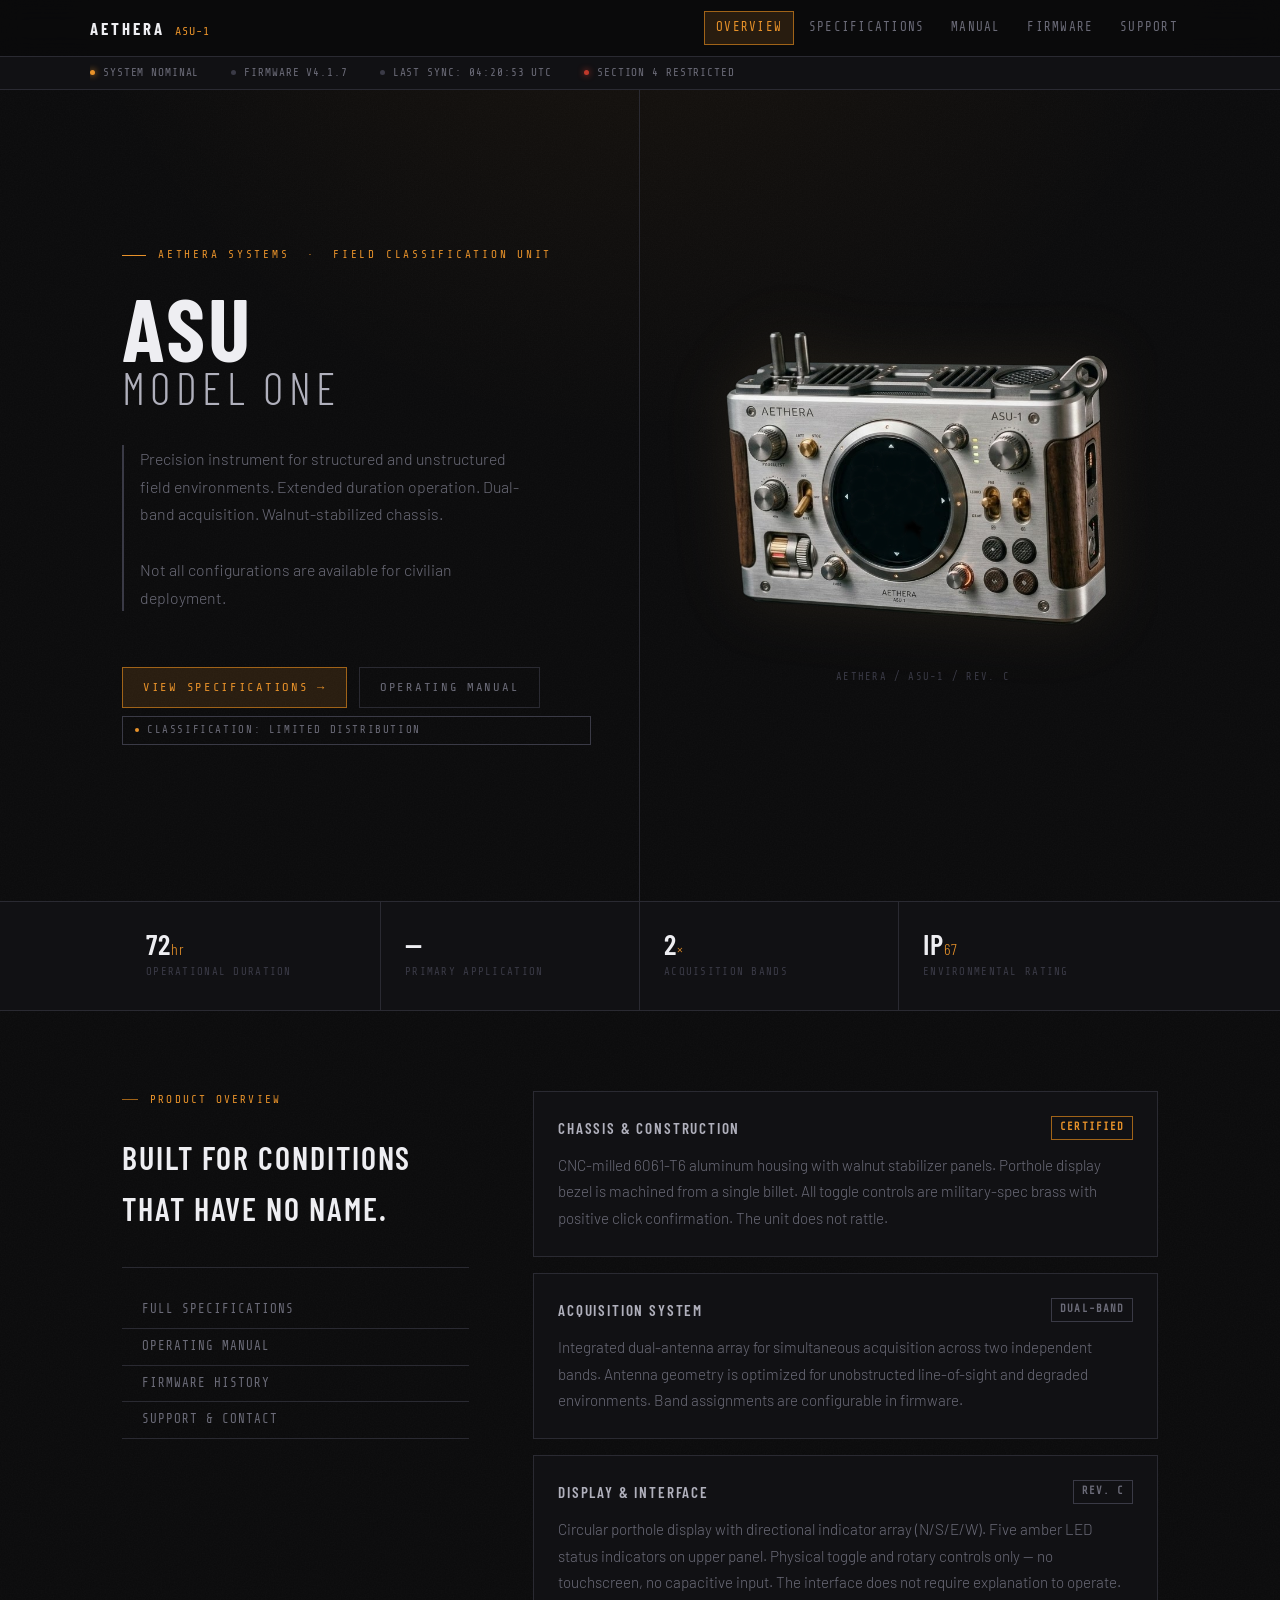
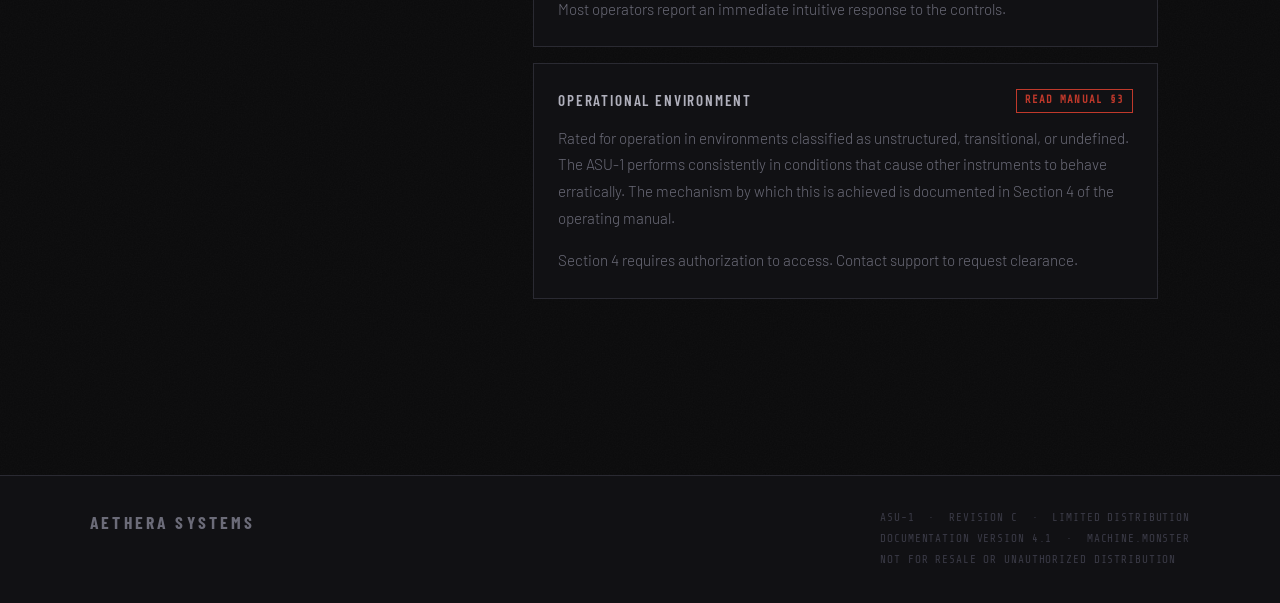
==== index.html @ 6597ee7c "first" ====
<!DOCTYPE html>
<html lang="en">

<head>
  <meta charset="UTF-8">
  <meta name="viewport" content="width=device-width, initial-scale=1.0">
  <title>AETHERA ASU-1 — machine.monster</title>
  <meta name="description" content="AETHERA ASU-1. Field classification unit. Extended duration operation.">
  <link rel="stylesheet" href="style.css">
</head>

<body>

  <header class="site-header">
    <div class="header-inner">
      <a href="./" class="wordmark">
        <span class="brand">Aethera</span>
        <span class="model">ASU-1</span>
      </a>
      <nav>
        <ul>
          <li><a href="./" class="active">Overview</a></li>
          <li><a href="specifications/">Specifications</a></li>
          <li><a href="manual/">Manual</a></li>
          <li><a href="firmware/">Firmware</a></li>
          <li><a href="support/">Support</a></li>
        </ul>
      </nav>
    </div>
  </header>

  <div class="status-bar">
    <div class="status-bar-inner">
      <div class="status-item"><span class="status-dot"></span> System nominal</div>
      <div class="status-item"><span class="status-dot dim"></span> Firmware v4.1.7</div>
      <div class="status-item"><span class="status-dot dim"></span> Last sync: <span id="sync-time"></span></div>
      <div class="status-item"><span class="status-dot red"></span> Section 4 restricted</div>
    </div>
  </div>

  <main>
    <div class="site-wrapper">
      <div class="hero">
        <div class="hero-left">
          <div class="hero-kicker">Aethera Systems &nbsp;·&nbsp; Field Classification Unit</div>
          <h1>
            ASU
            <span class="model-line">Model One</span>
          </h1>
          <p class="hero-desc">
            Precision instrument for structured and unstructured field environments.
            Extended duration operation. Dual-band acquisition. Walnut-stabilized chassis.
            <br><br>
            Not all configurations are available for civilian deployment.
          </p>
          <div class="hero-links">
            <a href="specifications/" class="btn-primary">View Specifications →</a>
            <a href="manual/" class="btn-ghost">Operating Manual</a>
          </div>
          <div class="classification">
            <span class="cls-dot"></span>
            Classification: Limited Distribution
          </div>
        </div>

        <div class="hero-right">
          <div class="machine-img-wrap">
            <img src="machine.png" alt="AETHERA ASU-1 Field Unit">
            <div class="machine-label">AETHERA / ASU-1 / REV. C</div>
          </div>
        </div>
      </div>
    </div>

    <div class="stats-row">
      <div class="stats-inner">
        <div class="stat-item">
          <div class="stat-value">72<span>hr</span></div>
          <div class="stat-label">Operational Duration</div>
        </div>
        <div class="stat-item">
          <div class="stat-value">—</div>
          <div class="stat-label">Primary Application</div>
        </div>
        <div class="stat-item">
          <div class="stat-value">2<span>×</span></div>
          <div class="stat-label">Acquisition Bands</div>
        </div>
        <div class="stat-item">
          <div class="stat-value">IP<span>67</span></div>
          <div class="stat-label">Environmental Rating</div>
        </div>
      </div>
    </div>

    <div class="site-wrapper">
      <div class="overview">
        <div class="overview-grid">

          <div class="overview-label-col">
            <div class="section-label">Product Overview</div>
            <h2>Built for conditions that have no name.</h2>
            <ul class="nav-list">
              <li><a href="specifications/">Full Specifications</a></li>
              <li><a href="manual/">Operating Manual</a></li>
              <li><a href="firmware/">Firmware History</a></li>
              <li><a href="support/">Support & Contact</a></li>
            </ul>
          </div>

          <div class="overview-content">
            <div class="panel">
              <div class="panel-title">
                Chassis & Construction
                <span class="panel-tag ok">Certified</span>
              </div>
              <p>CNC-milled 6061-T6 aluminum housing with walnut stabilizer panels. Porthole display bezel is machined
                from a single billet. All toggle controls are military-spec brass with positive click confirmation. The
                unit does not rattle.</p>
            </div>

            <div class="panel">
              <div class="panel-title">
                Acquisition System
                <span class="panel-tag">Dual-Band</span>
              </div>
              <p>Integrated dual-antenna array for simultaneous acquisition across two independent bands. Antenna
                geometry is optimized for unobstructed line-of-sight and degraded environments. Band assignments are
                configurable in firmware.</p>
            </div>

            <div class="panel">
              <div class="panel-title">
                Display & Interface
                <span class="panel-tag">Rev. C</span>
              </div>
              <p>Circular porthole display with directional indicator array (N/S/E/W). Five amber LED status indicators
                on upper panel. Physical toggle and rotary controls only — no touchscreen, no capacitive input. The
                interface does not require explanation to operate. Most operators report an immediate intuitive response
                to the controls.</p>
            </div>

            <div class="panel">
              <div class="panel-title">
                Operational Environment
                <span class="panel-tag warn">Read Manual §3</span>
              </div>
              <p>Rated for operation in environments classified as unstructured, transitional, or undefined. The ASU-1
                performs consistently in conditions that cause other instruments to behave erratically. The mechanism by
                which this is achieved is documented in Section 4 of the operating manual.</p>
              <p class="note-access">Section 4 requires
                authorization to access. Contact support to request clearance.</p>
            </div>

          </div>
        </div>
      </div>
    </div>
  </main>

  <footer>
    <div class="footer-inner">
      <div class="footer-brand">Aethera Systems</div>
      <div class="footer-meta">
        ASU-1 &nbsp;·&nbsp; Revision C &nbsp;·&nbsp; Limited Distribution<br>
        Documentation version 4.1 &nbsp;·&nbsp; machine.monster<br>
        Not for resale or unauthorized distribution
      </div>
    </div>
  </footer>

  <script>
    const now = new Date();
    const pad = n => String(n).padStart(2, '0');
    document.getElementById('sync-time').textContent =
      `${pad(now.getHours())}:${pad(now.getMinutes())}:${pad(now.getSeconds())} UTC`;
  </script>

</body>

</html>
---- style.css ----
@import url('https://fonts.googleapis.com/css2?family=Barlow+Condensed:wght@300;400;500;600;700&family=Barlow:wght@300;400;500&family=Share+Tech+Mono&display=swap');

:root {
  --bg: #0a0a0b;
  --bg2: #111114;
  --bg3: #17171c;
  --surface: #1c1c22;
  --border: #2a2a32;
  --border2: #3a3a46;
  --text: #d4d4d8;
  --text-dim: #6b6b78;
  --text-faint: #3a3a46;
  --amber: #e8922a;
  --amber-dim: #a06318;
  --amber-glow: #e8922a22;
  --silver: #b0b0bc;
  --white: #eeeef2;
  --red: #c0392b;
  --mono: 'Share Tech Mono', 'Courier New', monospace;
  --sans: 'Barlow', sans-serif;
  --condensed: 'Barlow Condensed', sans-serif;
}

*,
*::before,
*::after {
  box-sizing: border-box;
  margin: 0;
  padding: 0;
}

html {
  font-size: 16px;
  background: var(--bg);
  color: var(--text);
  scroll-behavior: smooth;
}

body {
  font-family: var(--sans);
  font-weight: 300;
  line-height: 1.6;
  min-height: 100vh;
  background-color: var(--bg);
  background-image:
    radial-gradient(ellipse 80% 50% at 50% -10%, rgba(232, 146, 42, 0.07) 0%, transparent 60%),
    url("data:image/svg+xml,%3Csvg xmlns='http://www.w3.org/2000/svg' width='400' height='400'%3E%3Cfilter id='n'%3E%3CfeTurbulence type='fractalNoise' baseFrequency='0.75' numOctaves='4' stitchTiles='stitch'/%3E%3CfeColorMatrix type='saturate' values='0'/%3E%3C/filter%3E%3Crect width='400' height='400' filter='url(%23n)' opacity='0.03'/%3E%3C/svg%3E");
}

/* Scrollbar */
::-webkit-scrollbar {
  width: 4px;
}

::-webkit-scrollbar-track {
  background: var(--bg);
}

::-webkit-scrollbar-thumb {
  background: var(--border2);
}

/* ─── LAYOUT ─── */
.site-wrapper {
  max-width: 1100px;
  margin: 0 auto;
  padding: 0 2rem;
}

/* ─── HEADER / NAV ─── */
.site-header {
  position: sticky;
  top: 0;
  z-index: 100;
  background: rgba(10, 10, 11, 0.92);
  backdrop-filter: blur(12px);
  border-bottom: 1px solid var(--border);
  padding: 0 2rem;
}

.header-inner {
  max-width: 1100px;
  margin: 0 auto;
  display: flex;
  align-items: center;
  justify-content: space-between;
  height: 56px;
  gap: 2rem;
}

.wordmark {
  display: flex;
  align-items: baseline;
  gap: 0.6rem;
  text-decoration: none;
  flex-shrink: 0;
}

.wordmark .brand {
  font-family: var(--condensed);
  font-weight: 700;
  font-size: 1.05rem;
  letter-spacing: 0.18em;
  color: var(--white);
  text-transform: uppercase;
}

.wordmark .model {
  font-family: var(--mono);
  font-size: 0.73rem;
  color: var(--amber);
  letter-spacing: 0.1em;
}

nav ul {
  list-style: none;
  display: flex;
  gap: 0.15rem;
}

nav ul li a {
  font-family: var(--mono);
  font-size: 0.78rem;
  letter-spacing: 0.1em;
  color: var(--text-dim);
  text-decoration: none;
  text-transform: uppercase;
  padding: 0.35rem 0.7rem;
  border: 1px solid transparent;
  transition: color 0.2s, border-color 0.2s, background 0.2s;
  display: block;
}

nav ul li a:hover {
  color: var(--amber);
  border-color: var(--border);
  background: var(--surface);
}

nav ul li a.active {
  color: var(--amber);
  border-color: var(--amber-dim);
  background: var(--amber-glow);
}

/* ─── STATUS BAR ─── */
.status-bar {
  background: var(--bg2);
  border-bottom: 1px solid var(--border);
  padding: 0 2rem;
}

.status-bar-inner {
  max-width: 1100px;
  margin: 0 auto;
  display: flex;
  align-items: center;
  gap: 2rem;
  height: 32px;
  overflow: hidden;
}

.status-item {
  display: flex;
  align-items: center;
  gap: 0.5rem;
  font-family: var(--mono);
  font-size: 0.69rem;
  color: var(--text-dim);
  letter-spacing: 0.08em;
  white-space: nowrap;
  text-transform: uppercase;
}

.status-dot {
  width: 5px;
  height: 5px;
  border-radius: 50%;
  background: var(--amber);
  box-shadow: 0 0 6px var(--amber);
  animation: pulse 2.4s ease-in-out infinite;
  flex-shrink: 0;
}

.status-dot.red {
  background: var(--red);
  box-shadow: 0 0 6px var(--red);
}

.status-dot.dim {
  background: var(--border2);
  box-shadow: none;
  animation: none;
}

@keyframes pulse {

  0%,
  100% {
    opacity: 1;
  }

  50% {
    opacity: 0.4;
  }
}

/* ─── PAGE HERO ─── */
.page-hero {
  padding: 4rem 0 3rem;
  border-bottom: 1px solid var(--border);
  margin-bottom: 3rem;
}

.page-hero .eyebrow {
  font-family: var(--mono);
  font-size: 0.73rem;
  letter-spacing: 0.2em;
  text-transform: uppercase;
  color: var(--amber);
  margin-bottom: 0.75rem;
  display: flex;
  align-items: center;
  gap: 0.75rem;
}

.page-hero .eyebrow::after {
  content: '';
  display: block;
  height: 1px;
  width: 48px;
  background: var(--amber-dim);
}

.page-hero h1 {
  font-family: var(--condensed);
  font-weight: 600;
  font-size: 3rem;
  letter-spacing: 0.06em;
  text-transform: uppercase;
  color: var(--white);
  line-height: 1;
  margin-bottom: 1rem;
}

.page-hero .subtitle {
  font-size: 1.01rem;
  color: var(--text-dim);
  max-width: 520px;
  line-height: 1.65;
}

/* ─── SECTION HEADERS ─── */
.section-label {
  font-family: var(--mono);
  font-size: 0.69rem;
  letter-spacing: 0.2em;
  text-transform: uppercase;
  color: var(--amber);
  margin-bottom: 1.25rem;
  display: flex;
  align-items: center;
  gap: 0.75rem;
}

.section-label::before {
  content: '';
  display: block;
  width: 16px;
  height: 1px;
  background: var(--amber-dim);
}

h2 {
  font-family: var(--condensed);
  font-weight: 600;
  font-size: 1.5rem;
  letter-spacing: 0.06em;
  text-transform: uppercase;
  color: var(--white);
  margin-bottom: 1rem;
}

h3 {
  font-family: var(--condensed);
  font-weight: 500;
  font-size: 1.05rem;
  letter-spacing: 0.08em;
  text-transform: uppercase;
  color: var(--silver);
  margin-bottom: 0.5rem;
}

p {
  font-size: 1.01rem;
  line-height: 1.75;
  color: var(--text);
  margin-bottom: 1rem;
}

p:last-child {
  margin-bottom: 0;
}

/* ─── SPEC TABLE ─── */
.spec-table {
  width: 100%;
  border-collapse: collapse;
  font-family: var(--mono);
  font-size: 0.87rem;
  margin-bottom: 2.5rem;
}

.spec-table tr {
  border-bottom: 1px solid var(--border);
}

.spec-table tr:first-child {
  border-top: 1px solid var(--border);
}

.spec-table tr:hover td {
  background: var(--surface);
}

.spec-table td {
  padding: 0.7rem 0.5rem;
  vertical-align: top;
  transition: background 0.15s;
}

.spec-table td:first-child {
  color: var(--text-dim);
  width: 38%;
  padding-right: 1.5rem;
  letter-spacing: 0.06em;
  text-transform: uppercase;
  font-size: 0.76rem;
}

.spec-table td:last-child {
  color: var(--text);
}

.spec-table td .redacted {
  background: var(--border2);
  color: transparent;
  user-select: none;
  letter-spacing: 0;
  border-radius: 2px;
  padding: 0 4px;
  cursor: not-allowed;
}

.spec-table td .amber {
  color: var(--amber);
}

/* ─── CARDS / PANELS ─── */
.panel {
  background: var(--bg2);
  border: 1px solid var(--border);
  padding: 1.5rem;
  margin-bottom: 1.25rem;
}

.panel-title {
  font-family: var(--condensed);
  font-weight: 600;
  font-size: 0.95rem;
  letter-spacing: 0.12em;
  text-transform: uppercase;
  color: var(--silver);
  margin-bottom: 0.75rem;
  display: flex;
  align-items: center;
  justify-content: space-between;
}

.panel-title .panel-tag {
  font-family: var(--mono);
  font-size: 0.67rem;
  padding: 0.15rem 0.5rem;
  border: 1px solid var(--border2);
  color: var(--text-dim);
  letter-spacing: 0.1em;
}

.panel-title .panel-tag.warn {
  border-color: var(--red);
  color: var(--red);
}

.panel-title .panel-tag.ok {
  border-color: var(--amber-dim);
  color: var(--amber);
}

.panel p {
  font-size: 0.95rem;
  color: var(--text-dim);
}

/* ─── WARNING BLOCK ─── */
.warning-block {
  border: 1px solid var(--red);
  background: rgba(192, 57, 43, 0.06);
  padding: 1rem 1.25rem;
  margin-bottom: 1.5rem;
  display: flex;
  gap: 1rem;
  align-items: flex-start;
}

.warning-block .warn-icon {
  font-family: var(--mono);
  font-size: 0.78rem;
  color: var(--red);
  flex-shrink: 0;
  padding-top: 0.1rem;
  letter-spacing: 0.1em;
}

.warning-block .warn-text {
  font-size: 0.92rem;
  color: var(--text);
  line-height: 1.65;
}

.warning-block .warn-text strong {
  color: var(--red);
  font-weight: 500;
  font-family: var(--condensed);
  letter-spacing: 0.08em;
  text-transform: uppercase;
  font-size: 0.95rem;
}

/* ─── NOTICE BLOCK ─── */
.notice-block {
  border: 1px solid var(--amber-dim);
  background: var(--amber-glow);
  padding: 1rem 1.25rem;
  margin-bottom: 1.5rem;
  display: flex;
  gap: 1rem;
  align-items: flex-start;
}

.notice-block .notice-icon {
  font-family: var(--mono);
  font-size: 0.78rem;
  color: var(--amber);
  flex-shrink: 0;
  padding-top: 0.1rem;
  letter-spacing: 0.1em;
}

.notice-block .notice-text {
  font-size: 0.92rem;
  color: var(--text);
  line-height: 1.65;
}

.notice-block .notice-text strong {
  color: var(--amber);
  font-weight: 500;
}

/* ─── FIRMWARE LOG ─── */
.fw-entry {
  border-bottom: 1px solid var(--border);
  padding: 1.5rem 0;
}

.fw-entry:first-child {
  border-top: 1px solid var(--border);
}

.fw-header {
  display: flex;
  align-items: baseline;
  gap: 1rem;
  margin-bottom: 0.75rem;
  flex-wrap: wrap;
}

.fw-version {
  font-family: var(--mono);
  font-size: 1.01rem;
  color: var(--amber);
  letter-spacing: 0.05em;
}

.fw-date {
  font-family: var(--mono);
  font-size: 0.76rem;
  color: var(--text-dim);
  letter-spacing: 0.08em;
}

.fw-tag {
  font-family: var(--mono);
  font-size: 0.65rem;
  padding: 0.15rem 0.45rem;
  border: 1px solid var(--border2);
  color: var(--text-dim);
  letter-spacing: 0.1em;
  text-transform: uppercase;
}

.fw-tag.critical {
  border-color: var(--red);
  color: var(--red);
}

.fw-tag.stable {
  border-color: var(--amber-dim);
  color: var(--amber);
}

.fw-changes {
  list-style: none;
}

.fw-changes li {
  font-size: 0.93rem;
  color: var(--text-dim);
  padding: 0.22rem 0;
  padding-left: 1.25rem;
  position: relative;
  line-height: 1.55;
}

.fw-changes li::before {
  content: '—';
  position: absolute;
  left: 0;
  color: var(--text-faint);
  font-family: var(--mono);
}

.fw-changes li.anomaly {
  color: var(--text);
}

.fw-changes li.anomaly::before {
  content: '!';
  color: var(--amber);
}

.fw-changes li.redact {
  color: var(--text-faint);
  font-style: italic;
}

/* ─── FORM ─── */
.form-grid {
  display: grid;
  grid-template-columns: 1fr 1fr;
  gap: 1rem;
  margin-bottom: 1rem;
}

@media (max-width: 600px) {
  .form-grid {
    grid-template-columns: 1fr;
  }
}

.form-field {
  display: flex;
  flex-direction: column;
  gap: 0.4rem;
}

.form-field.full {
  grid-column: 1 / -1;
}

.form-field label {
  font-family: var(--mono);
  font-size: 0.69rem;
  letter-spacing: 0.12em;
  text-transform: uppercase;
  color: var(--text-dim);
}

.form-field input,
.form-field select,
.form-field textarea {
  background: var(--bg2);
  border: 1px solid var(--border);
  color: var(--text);
  font-family: var(--mono);
  font-size: 0.92rem;
  padding: 0.6rem 0.75rem;
  outline: none;
  transition: border-color 0.2s, background 0.2s;
  width: 100%;
  appearance: none;
}

.form-field input:focus,
.form-field select:focus,
.form-field textarea:focus {
  border-color: var(--amber-dim);
  background: var(--surface);
}

.form-field textarea {
  resize: vertical;
  min-height: 120px;
  line-height: 1.6;
}

.form-field select option {
  background: var(--bg2);
}

.submit-btn {
  display: flex;
  align-items: center;
  gap: 0.75rem;
  background: transparent;
  border: 1px solid var(--amber-dim);
  color: var(--amber);
  font-family: var(--mono);
  font-size: 0.81rem;
  letter-spacing: 0.14em;
  text-transform: uppercase;
  padding: 0.65rem 1.5rem;
  cursor: pointer;
  transition: background 0.2s, border-color 0.2s, color 0.2s;
}

.submit-btn:hover {
  background: var(--amber-glow);
  border-color: var(--amber);
}

.submit-btn .btn-arrow {
  font-size: 1.01rem;
  transition: transform 0.2s;
}

.submit-btn:hover .btn-arrow {
  transform: translateX(4px);
}

.form-confirmation {
  display: none;
  margin-top: 1.5rem;
  border: 1px solid var(--border2);
  background: var(--bg2);
  padding: 1.25rem;
}

.form-confirmation .conf-id {
  font-family: var(--mono);
  font-size: 0.73rem;
  color: var(--amber);
  letter-spacing: 0.12em;
  margin-bottom: 0.5rem;
}

.form-confirmation .conf-text {
  font-size: 0.93rem;
  color: var(--text-dim);
  line-height: 1.65;
}

/* ─── MANUAL ─── */
.manual-section {
  margin-bottom: 3.5rem;
  padding-bottom: 3.5rem;
  border-bottom: 1px solid var(--border);
}

.manual-section:last-child {
  border-bottom: none;
}

.manual-section-num {
  font-family: var(--mono);
  font-size: 0.73rem;
  color: var(--amber);
  letter-spacing: 0.15em;
  margin-bottom: 0.5rem;
}

.manual-section h2 {
  font-size: 1.4rem;
  margin-bottom: 1.5rem;
}

.manual-section p {
  font-size: 0.99rem;
  line-height: 1.8;
  color: var(--text-dim);
}

.manual-section p strong {
  color: var(--text);
  font-weight: 500;
}

.step-list {
  list-style: none;
  counter-reset: step;
  margin: 1.25rem 0;
}

.step-list li {
  counter-increment: step;
  display: flex;
  gap: 1rem;
  margin-bottom: 0.75rem;
  font-size: 0.96rem;
  color: var(--text-dim);
  line-height: 1.65;
}

.step-list li::before {
  content: counter(step, decimal-leading-zero);
  font-family: var(--mono);
  font-size: 0.73rem;
  color: var(--amber);
  flex-shrink: 0;
  padding-top: 0.22rem;
  width: 2rem;
}

.locked-section {
  border: 1px solid var(--border2);
  background: var(--bg2);
  padding: 3rem 2rem;
  text-align: center;
  margin-top: 1rem;
}

.locked-section .lock-icon {
  font-family: var(--mono);
  font-size: 0.73rem;
  letter-spacing: 0.15em;
  color: var(--text-faint);
  text-transform: uppercase;
  margin-bottom: 1rem;
}

.locked-section .lock-msg {
  font-family: var(--condensed);
  font-size: 1rem;
  letter-spacing: 0.1em;
  text-transform: uppercase;
  color: var(--text-dim);
  margin-bottom: 0.5rem;
}

.locked-section .lock-sub {
  font-size: 0.87rem;
  color: var(--text-faint);
}

/* ─── GRID LAYOUTS ─── */
.two-col {
  display: grid;
  grid-template-columns: 1fr 1fr;
  gap: 1.25rem;
  margin-bottom: 2rem;
}

.three-col {
  display: grid;
  grid-template-columns: 1fr 1fr 1fr;
  gap: 1rem;
  margin-bottom: 2rem;
}

@media (max-width: 700px) {

  .two-col,
  .three-col {
    grid-template-columns: 1fr;
  }
}

/* ─── FOOTER ─── */
footer {
  border-top: 1px solid var(--border);
  padding: 2rem;
  margin-top: 5rem;
  background: var(--bg2);
}

.footer-inner {
  max-width: 1100px;
  margin: 0 auto;
  display: flex;
  justify-content: space-between;
  align-items: flex-start;
  gap: 2rem;
  flex-wrap: wrap;
}

.footer-brand {
  font-family: var(--condensed);
  font-weight: 700;
  font-size: 1.1rem;
  letter-spacing: 0.18em;
  text-transform: uppercase;
  color: var(--text-dim);
}

.footer-meta {
  font-family: var(--mono);
  font-size: 0.69rem;
  color: var(--text-faint);
  letter-spacing: 0.08em;
  line-height: 1.9;
  text-transform: uppercase;
}

/* ─── ANIMATIONS ─── */
main {
  animation: fadein 0.5s ease both;
}

@keyframes fadein {
  from {
    opacity: 0;
    transform: translateY(8px);
  }

  to {
    opacity: 1;
    transform: translateY(0);
  }
}

/* ─── DIVIDER ─── */
.rule {
  border: none;
  border-top: 1px solid var(--border);
  margin: 2.5rem 0;
}

/* ─── INLINE CODE ─── */
code {
  font-family: var(--mono);
  font-size: 0.82em;
  background: var(--surface);
  border: 1px solid var(--border);
  padding: 0.1em 0.4em;
  color: var(--amber);
}

/* ─── RESPONSIVE ─── */
@media (max-width: 600px) {
  .site-wrapper {
    padding: 0 1rem;
  }

  .page-hero h1 {
    font-size: 2.2rem;
  }

  nav ul li a {
    padding: 0.35rem 0.4rem;
    font-size: 0.69rem;
  }
}

/* ═══════════════════════════════════
   HOME PAGE
   ═══════════════════════════════════ */

.hero {
  min-height: calc(100vh - 89px);
  display: grid;
  grid-template-columns: 1fr 1fr;
  gap: 0;
  align-items: stretch;
}

.hero-left {
  display: flex;
  flex-direction: column;
  justify-content: center;
  padding: 5rem 3rem 5rem 0;
  border-right: 1px solid var(--border);
}

.hero-kicker {
  font-family: var(--mono);
  font-size: 0.69rem;
  letter-spacing: 0.25em;
  text-transform: uppercase;
  color: var(--amber);
  margin-bottom: 1.5rem;
  display: flex;
  align-items: center;
  gap: 0.75rem;
}

.hero-kicker::before {
  content: '';
  display: block;
  width: 24px;
  height: 1px;
  background: var(--amber);
}

.hero h1 {
  font-family: var(--condensed);
  font-weight: 700;
  font-size: 5.5rem;
  letter-spacing: 0.04em;
  text-transform: uppercase;
  line-height: 0.9;
  color: var(--white);
  margin-bottom: 0.35rem;
}

.hero h1 .model-line {
  display: block;
  font-size: 2.8rem;
  color: var(--silver);
  font-weight: 300;
  letter-spacing: 0.12em;
}

.hero-desc {
  margin-top: 2rem;
  font-size: 0.99rem;
  color: var(--text-dim);
  line-height: 1.75;
  max-width: 400px;
  border-left: 2px solid var(--border2);
  padding-left: 1rem;
}

.hero-links {
  display: flex;
  gap: 0.75rem;
  margin-top: 2.5rem;
  flex-wrap: wrap;
}

.btn-primary {
  font-family: var(--mono);
  font-size: 0.76rem;
  letter-spacing: 0.14em;
  text-transform: uppercase;
  color: var(--amber);
  border: 1px solid var(--amber-dim);
  padding: 0.6rem 1.25rem;
  text-decoration: none;
  transition: background 0.2s, border-color 0.2s;
  background: var(--amber-glow);
}

.btn-primary:hover {
  background: rgba(232, 146, 42, 0.15);
  border-color: var(--amber);
}

.btn-ghost {
  font-family: var(--mono);
  font-size: 0.76rem;
  letter-spacing: 0.14em;
  text-transform: uppercase;
  color: var(--text-dim);
  border: 1px solid var(--border);
  padding: 0.6rem 1.25rem;
  text-decoration: none;
  transition: border-color 0.2s, color 0.2s;
}

.btn-ghost:hover {
  border-color: var(--border2);
  color: var(--text);
}

.hero-right {
  display: flex;
  align-items: center;
  justify-content: center;
  padding: 3rem 0 3rem 3rem;
  position: relative;
  overflow: hidden;
}

.machine-img-wrap {
  position: relative;
  width: 100%;
  max-width: 550px;
}

.machine-img-wrap img {
  width: 100%;
  display: block;
  filter: drop-shadow(0 0 32px rgba(200, 160, 80, 0.1));
}

.machine-label {
  text-align: center;
  margin-top: 0.75rem;
  font-family: var(--mono);
  font-size: 0.65rem;
  color: var(--text-faint);
  letter-spacing: 0.12em;
  text-transform: uppercase;
}

.stats-row {
  border-top: 1px solid var(--border);
  border-bottom: 1px solid var(--border);
  background: var(--bg2);
}

.stats-inner {
  max-width: 1100px;
  margin: 0 auto;
  padding: 0 2rem;
  display: grid;
  grid-template-columns: repeat(4, 1fr);
}

.stat-item {
  padding: 1.75rem 1.5rem;
  border-right: 1px solid var(--border);
}

.stat-item:last-child {
  border-right: none;
}

.stat-value {
  font-family: var(--condensed);
  font-weight: 600;
  font-size: 1.8rem;
  letter-spacing: 0.04em;
  color: var(--white);
  line-height: 1;
  margin-bottom: 0.35rem;
}

.stat-value span {
  font-size: 1rem;
  color: var(--amber);
  font-weight: 300;
}

.stat-label {
  font-family: var(--mono);
  font-size: 0.67rem;
  letter-spacing: 0.12em;
  text-transform: uppercase;
  color: var(--text-faint);
}

.overview {
  padding: 5rem 0;
}

.overview-grid {
  display: grid;
  grid-template-columns: 1fr 1.8fr;
  gap: 4rem;
  align-items: start;
}

.overview-label-col {
  position: sticky;
  top: 88px;
}

.overview-label-col .section-label {
  margin-bottom: 1.5rem;
}

.overview-label-col h2 {
  font-size: 2rem;
  margin-bottom: 1rem;
}

.overview-label-col .nav-list {
  list-style: none;
  margin-top: 2rem;
  border-top: 1px solid var(--border);
  padding-top: 1.5rem;
}

.overview-label-col .nav-list li a {
  display: flex;
  align-items: center;
  gap: 0.75rem;
  padding: 0.5rem 0;
  font-family: var(--mono);
  font-size: 0.78rem;
  letter-spacing: 0.08em;
  color: var(--text-dim);
  text-decoration: none;
  text-transform: uppercase;
  border-bottom: 1px solid var(--border);
  transition: color 0.15s;
}

.overview-label-col .nav-list li a::before {
  content: '→';
  color: var(--amber);
  opacity: 0;
  transition: opacity 0.15s;
}

.overview-label-col .nav-list li a:hover {
  color: var(--amber);
}

.overview-label-col .nav-list li a:hover::before {
  opacity: 1;
}

.overview-content .panel {
  margin-bottom: 1rem;
}

.classification {
  display: inline-flex;
  align-items: center;
  gap: 0.5rem;
  border: 1px solid var(--border2);
  padding: 0.3rem 0.75rem;
  font-family: var(--mono);
  font-size: 0.67rem;
  letter-spacing: 0.15em;
  text-transform: uppercase;
  color: var(--text-dim);
  margin-top: 0.5rem;
}

.classification .cls-dot {
  width: 4px;
  height: 4px;
  border-radius: 50%;
  background: var(--amber);
  flex-shrink: 0;
}

.note-access {
  margin-top: 0.75rem;
  font-size: 0.87rem;
  color: var(--text-faint);
}

@media (max-width: 800px) {
  .hero {
    grid-template-columns: 1fr;
  }

  .hero-left {
    padding: 3rem 0;
    border-right: none;
    border-bottom: 1px solid var(--border);
  }

  .hero-right {
    padding: 2rem 0;
  }

  .hero h1 {
    font-size: 3.5rem;
  }

  .stats-inner {
    grid-template-columns: 1fr 1fr;
  }

  .overview-grid {
    grid-template-columns: 1fr;
  }

  .overview-label-col {
    position: static;
  }
}

/* ═══════════════════════════════════
   SPECIFICATIONS PAGE
   ═══════════════════════════════════ */

.spec-group {
  margin-bottom: 3rem;
}

.spec-group-header {
  display: flex;
  align-items: center;
  gap: 1rem;
  margin-bottom: 0;
}

.spec-group-header h2 {
  font-size: 1rem;
  margin-bottom: 0;
}

.spec-note {
  font-family: var(--mono);
  font-size: 0.78rem;
  color: var(--text-faint);
  margin-top: 0.4rem;
  font-style: italic;
  padding-left: 0.5rem;
  border-left: 2px solid var(--border);
}

.download-row {
  display: flex;
  gap: 0.75rem;
  margin-bottom: 2.5rem;
}

.dl-btn {
  display: flex;
  align-items: center;
  gap: 0.5rem;
  font-family: var(--mono);
  font-size: 0.73rem;
  letter-spacing: 0.1em;
  text-transform: uppercase;
  color: var(--text-dim);
  border: 1px solid var(--border);
  padding: 0.45rem 0.9rem;
  text-decoration: none;
  cursor: not-allowed;
  opacity: 0.5;
}

.compare-bar {
  background: var(--bg2);
  border: 1px solid var(--border);
  padding: 1rem 1.5rem;
  margin-bottom: 2.5rem;
  display: flex;
  align-items: center;
  justify-content: space-between;
  gap: 1rem;
  flex-wrap: wrap;
}

.compare-bar .cb-text {
  font-family: var(--mono);
  font-size: 0.76rem;
  color: var(--text-dim);
  letter-spacing: 0.08em;
}

.compare-bar .cb-text span {
  color: var(--amber);
}

.revision-badge {
  font-family: var(--mono);
  font-size: 0.67rem;
  letter-spacing: 0.12em;
  text-transform: uppercase;
  padding: 0.2rem 0.6rem;
  border: 1px solid var(--amber-dim);
  color: var(--amber);
  background: var(--amber-glow);
}

.spec-table--tight {
  margin-bottom: 1.5rem;
}

/* ═══════════════════════════════════
   MANUAL PAGE
   ═══════════════════════════════════ */

.manual-toc {
  background: var(--bg2);
  border: 1px solid var(--border);
  padding: 1.5rem;
  margin-bottom: 3rem;
}

.manual-toc .toc-title {
  font-family: var(--mono);
  font-size: 0.69rem;
  letter-spacing: 0.15em;
  text-transform: uppercase;
  color: var(--amber);
  margin-bottom: 1rem;
}

.manual-toc ol {
  list-style: none;
  counter-reset: toc;
}

.manual-toc ol li {
  counter-increment: toc;
  display: flex;
  align-items: baseline;
  gap: 0.75rem;
  padding: 0.4rem 0;
  border-bottom: 1px solid var(--border);
  font-family: var(--mono);
  font-size: 0.84rem;
}

.manual-toc ol li:last-child {
  border-bottom: none;
}

.manual-toc ol li::before {
  content: "§" counter(toc);
  color: var(--text-faint);
  flex-shrink: 0;
  width: 2rem;
  font-size: 0.73rem;
}

.manual-toc ol li a {
  color: var(--text-dim);
  text-decoration: none;
  text-transform: uppercase;
  letter-spacing: 0.08em;
  transition: color 0.15s;
}

.manual-toc ol li a:hover {
  color: var(--amber);
}

.manual-toc ol li.locked a {
  color: var(--text-faint);
  cursor: not-allowed;
  pointer-events: none;
}

.manual-toc ol li .toc-lock {
  font-size: 0.67rem;
  color: var(--red);
  letter-spacing: 0.1em;
  border: 1px solid var(--red);
  padding: 0.1rem 0.35rem;
  margin-left: auto;
}

.manual-toc ol li .toc-page {
  font-size: 0.67rem;
  color: var(--text-faint);
  margin-left: auto;
}

.control-ref {
  display: inline-flex;
  align-items: center;
  gap: 0.35rem;
  background: var(--surface);
  border: 1px solid var(--border2);
  font-family: var(--mono);
  font-size: 0.81rem;
  padding: 0.1rem 0.5rem;
  color: var(--silver);
  white-space: nowrap;
}

.step-list li strong {
  color: var(--text);
  font-weight: 500;
}

.locked-section .lock-glyph {
  font-family: var(--mono);
  font-size: 0.67rem;
  letter-spacing: 0.2em;
  color: var(--text-faint);
  text-transform: uppercase;
  margin-bottom: 1.5rem;
  display: flex;
  align-items: center;
  justify-content: center;
  gap: 0.75rem;
}

.locked-section .lock-glyph::before,
.locked-section .lock-glyph::after {
  content: '';
  display: block;
  flex: 1;
  max-width: 60px;
  height: 1px;
  background: var(--border);
}

.locked-section .lock-title {
  font-family: var(--condensed);
  font-weight: 600;
  font-size: 1.1rem;
  letter-spacing: 0.12em;
  text-transform: uppercase;
  color: var(--text-dim);
  margin-bottom: 0.75rem;
}

.locked-section .lock-body {
  font-size: 0.93rem;
  color: var(--text-faint);
  max-width: 380px;
  margin: 0 auto 1.5rem;
  line-height: 1.7;
}

.locked-section .lock-action {
  display: inline-flex;
  align-items: center;
  gap: 0.5rem;
  font-family: var(--mono);
  font-size: 0.73rem;
  letter-spacing: 0.12em;
  text-transform: uppercase;
  color: var(--amber);
  border: 1px solid var(--amber-dim);
  padding: 0.5rem 1rem;
  text-decoration: none;
  transition: background 0.2s;
  background: var(--amber-glow);
}

.locked-section .lock-action:hover {
  background: rgba(232, 146, 42, 0.15);
}

.locked-section .lock-case {
  margin-top: 1.25rem;
  font-family: var(--mono);
  font-size: 0.67rem;
  color: var(--text-faint);
  letter-spacing: 0.08em;
}

/* ═══════════════════════════════════
   FIRMWARE PAGE
   ═══════════════════════════════════ */

.fw-meta-bar {
  display: flex;
  gap: 2rem;
  margin-bottom: 2.5rem;
  padding-bottom: 2rem;
  border-bottom: 1px solid var(--border);
  flex-wrap: wrap;
}

.fw-meta-item {
  display: flex;
  flex-direction: column;
  gap: 0.3rem;
}

.fw-meta-item .fw-meta-label {
  font-family: var(--mono);
  font-size: 0.67rem;
  letter-spacing: 0.12em;
  text-transform: uppercase;
  color: var(--text-faint);
}

.fw-meta-item .fw-meta-value {
  font-family: var(--mono);
  font-size: 0.99rem;
  color: var(--text);
}

.fw-meta-item .fw-meta-value.amber {
  color: var(--amber);
}

.fw-download-wrap {
  margin-left: auto;
  display: flex;
  align-items: center;
}

.fw-install-btn {
  display: inline-flex;
  align-items: center;
  gap: 0.5rem;
  font-family: var(--mono);
  font-size: 0.73rem;
  letter-spacing: 0.12em;
  text-transform: uppercase;
  color: var(--amber);
  border: 1px solid var(--amber-dim);
  padding: 0.5rem 1rem;
  background: var(--amber-glow);
  cursor: not-allowed;
  opacity: 0.7;
}

.anomaly-note {
  margin-top: 0.75rem;
  border: 1px solid var(--amber-dim);
  background: var(--amber-glow);
  padding: 0.75rem 1rem;
  font-family: var(--mono);
  font-size: 0.81rem;
  color: var(--text-dim);
  line-height: 1.65;
}

.anomaly-note .an-label {
  color: var(--amber);
  letter-spacing: 0.1em;
  text-transform: uppercase;
  display: block;
  margin-bottom: 0.35rem;
  font-size: 0.69rem;
}

/* ═══════════════════════════════════
   SUPPORT PAGE
   ═══════════════════════════════════ */

.support-layout {
  display: grid;
  grid-template-columns: 1fr 2fr;
  gap: 4rem;
  align-items: start;
}

.support-sidebar {
  position: sticky;
  top: 88px;
}

.support-sidebar h2 {
  font-size: 1.25rem;
  margin-bottom: 0.75rem;
}

.support-sidebar p {
  font-size: 0.94rem;
  color: var(--text-dim);
  line-height: 1.7;
  margin-bottom: 1.25rem;
}

.contact-meta {
  list-style: none;
  border-top: 1px solid var(--border);
  padding-top: 1.25rem;
  margin-top: 1.25rem;
}

.contact-meta li {
  display: flex;
  flex-direction: column;
  gap: 0.2rem;
  padding: 0.6rem 0;
  border-bottom: 1px solid var(--border);
}

.contact-meta li .meta-label {
  font-family: var(--mono);
  font-size: 0.67rem;
  letter-spacing: 0.12em;
  text-transform: uppercase;
  color: var(--text-faint);
}

.contact-meta li .meta-value {
  font-family: var(--mono);
  font-size: 0.87rem;
  color: var(--text-dim);
}

.contact-meta li .meta-value.amber {
  color: var(--amber);
}

.form-section {
  background: var(--bg2);
  border: 1px solid var(--border);
  padding: 2rem;
}

.form-section-title {
  font-family: var(--condensed);
  font-weight: 600;
  font-size: 1rem;
  letter-spacing: 0.1em;
  text-transform: uppercase;
  color: var(--white);
  margin-bottom: 0.4rem;
}

.form-section-sub {
  font-size: 0.9rem;
  color: var(--text-faint);
  margin-bottom: 1.75rem;
  padding-bottom: 1.5rem;
  border-bottom: 1px solid var(--border);
  line-height: 1.6;
}

.form-section-sub .c-amber,
.required-note .c-amber {
  color: var(--amber);
}

.required-note {
  font-family: var(--mono);
  font-size: 0.67rem;
  color: var(--text-faint);
  letter-spacing: 0.1em;
  margin-bottom: 1.25rem;
  text-transform: uppercase;
}

.form-divider {
  font-family: var(--mono);
  font-size: 0.67rem;
  letter-spacing: 0.15em;
  text-transform: uppercase;
  color: var(--text-faint);
  display: flex;
  align-items: center;
  gap: 0.75rem;
  margin: 1.5rem 0;
}

.form-divider::before,
.form-divider::after {
  content: '';
  flex: 1;
  height: 1px;
  background: var(--border);
}

.form-field--spaced {
  margin-bottom: 1.25rem;
}

.form-submit-row {
  display: flex;
  align-items: center;
  justify-content: space-between;
  flex-wrap: wrap;
  gap: 1rem;
}

.form-submit-note {
  font-family: var(--mono);
  font-size: 0.69rem;
  color: var(--text-faint);
  letter-spacing: 0.08em;
  line-height: 1.6;
  max-width: 260px;
  text-align: right;
}

.confirmation-panel {
  display: none;
  border: 1px solid var(--border2);
  background: var(--bg2);
  padding: 2rem;
  margin-top: 1.5rem;
}

.conf-header {
  display: flex;
  align-items: flex-start;
  justify-content: space-between;
  margin-bottom: 1.25rem;
  padding-bottom: 1.25rem;
  border-bottom: 1px solid var(--border);
  gap: 1rem;
}

.conf-case {
  font-family: var(--mono);
  font-size: 0.73rem;
  color: var(--amber);
  letter-spacing: 0.1em;
  margin-bottom: 0.25rem;
}

.conf-status {
  font-family: var(--condensed);
  font-weight: 600;
  font-size: 1rem;
  letter-spacing: 0.1em;
  text-transform: uppercase;
  color: var(--white);
}

.conf-dot-status {
  display: flex;
  align-items: center;
  gap: 0.5rem;
  font-family: var(--mono);
  font-size: 0.69rem;
  color: var(--amber);
  letter-spacing: 0.1em;
  flex-shrink: 0;
}

.conf-body {
  font-size: 0.94rem;
  color: var(--text-dim);
  line-height: 1.75;
}

.conf-body p {
  margin-bottom: 0.75rem;
  color: var(--text-dim);
  font-size: 0.94rem;
}

.conf-body p:last-child {
  margin-bottom: 0;
}

.conf-body p strong {
  color: var(--text);
  font-weight: 500;
}

.conf-footer {
  margin-top: 1.25rem;
  padding-top: 1.25rem;
  border-top: 1px solid var(--border);
  font-family: var(--mono);
  font-size: 0.69rem;
  color: var(--text-faint);
  letter-spacing: 0.08em;
  line-height: 1.8;
}

@media (max-width: 700px) {
  .support-layout {
    grid-template-columns: 1fr;
  }

  .support-sidebar {
    position: static;
  }
}
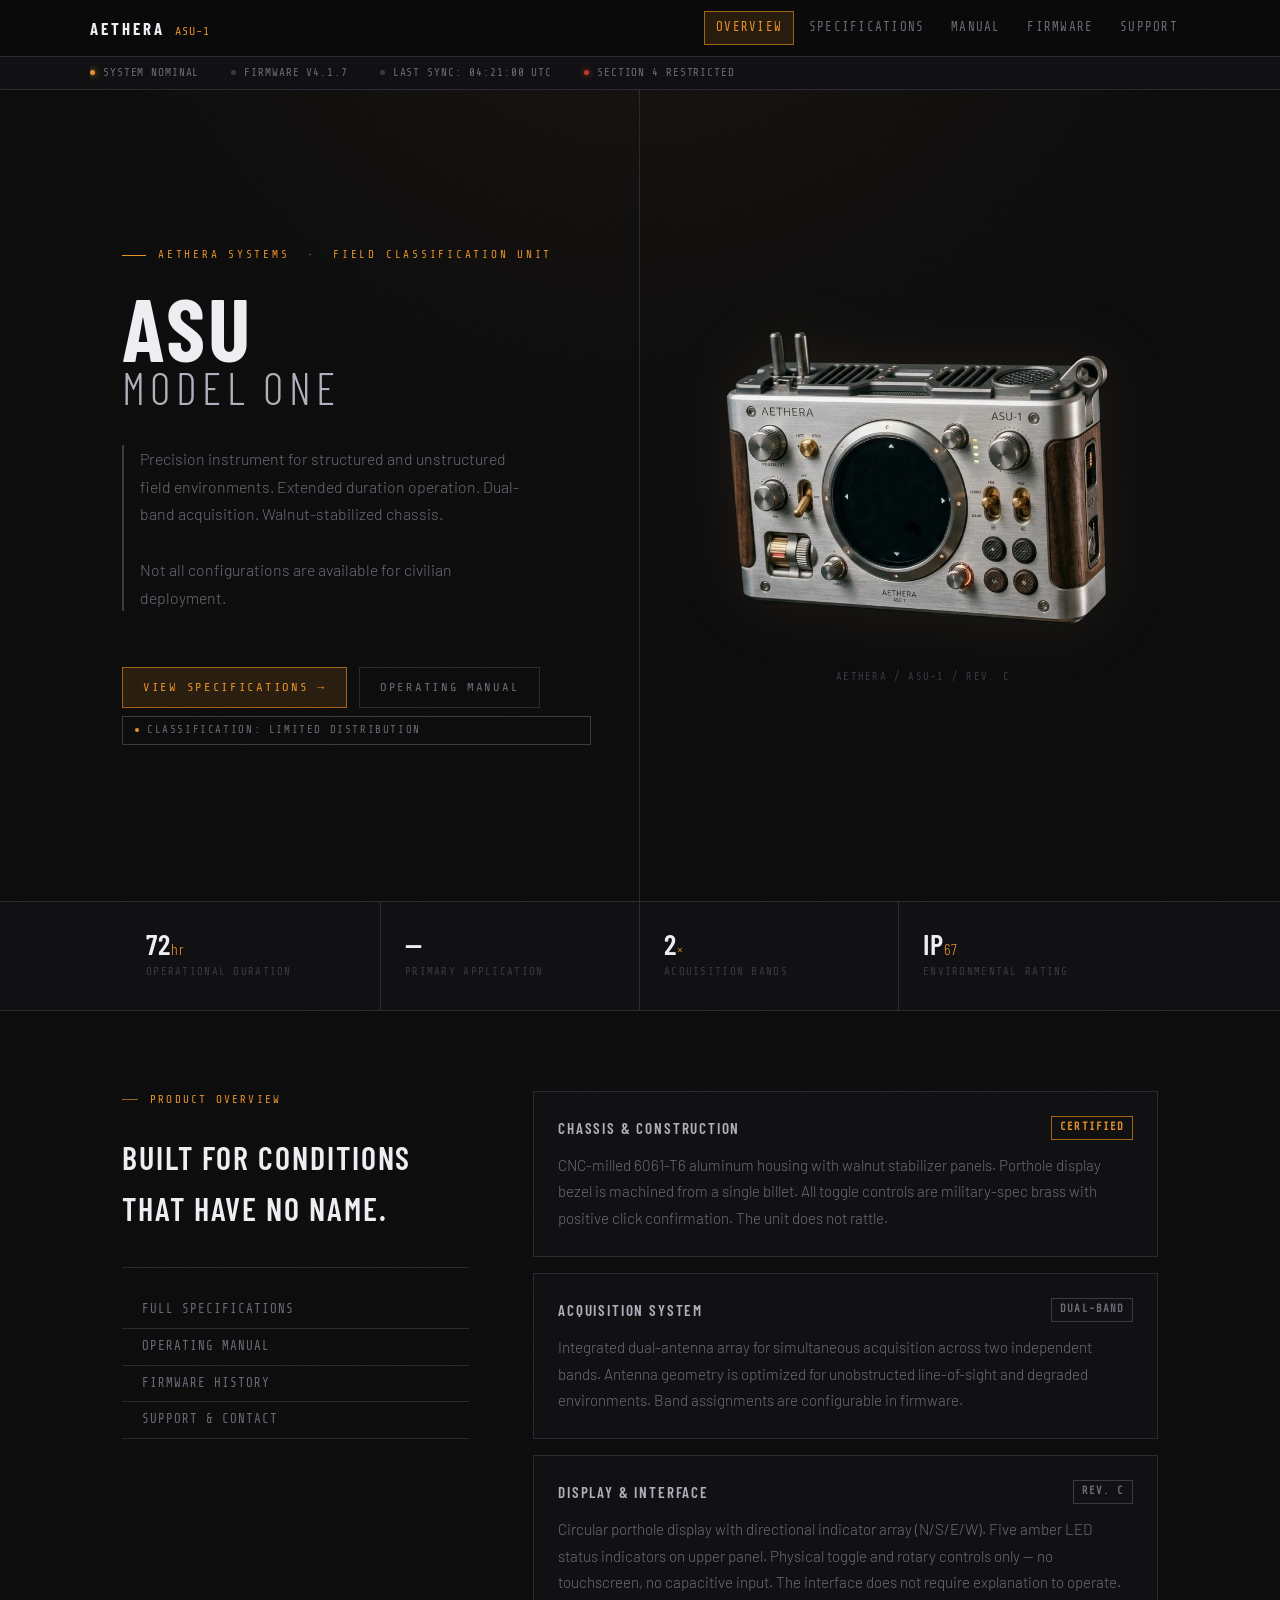
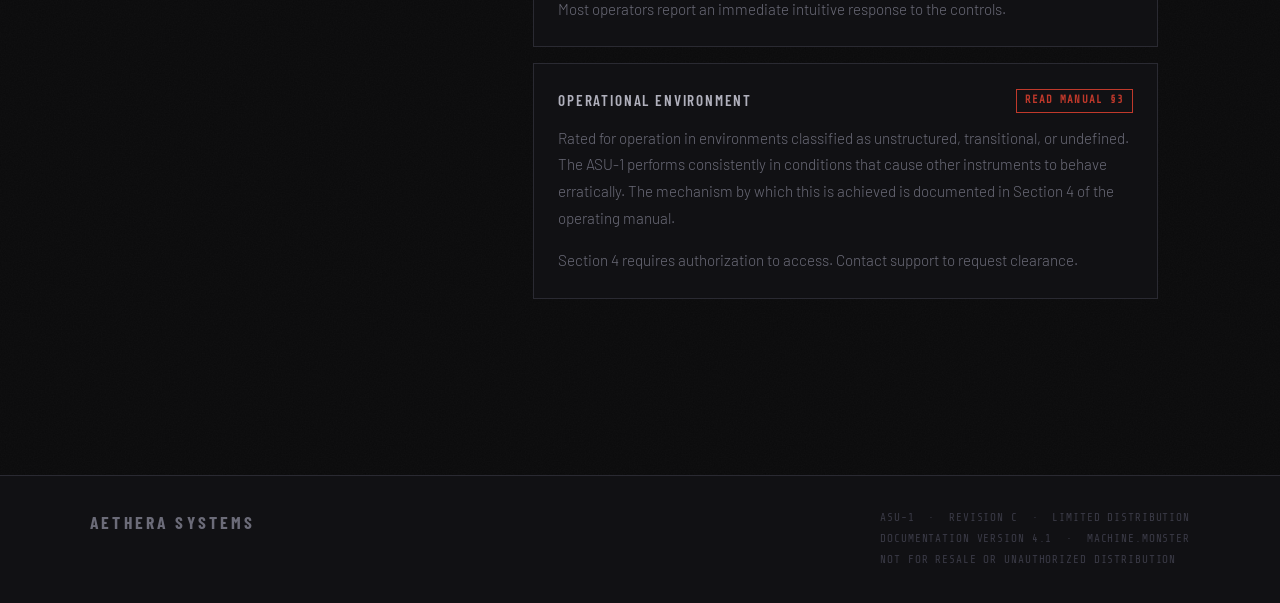
==== commit bc30c2d2: "second" ====
--- a/index.html
+++ b/index.html
@@ -26,6 +26,11 @@
           <li><a href="support/">Support</a></li>
         </ul>
       </nav>
+      <button class="nav-toggle" aria-label="Toggle navigation" aria-expanded="false">
+        <span class="nav-toggle-bar"></span>
+        <span class="nav-toggle-bar"></span>
+        <span class="nav-toggle-bar"></span>
+      </button>
     </div>
   </header>
 
@@ -174,6 +179,19 @@
     const pad = n => String(n).padStart(2, '0');
     document.getElementById('sync-time').textContent =
       `${pad(now.getHours())}:${pad(now.getMinutes())}:${pad(now.getSeconds())} UTC`;
+
+    const navToggle = document.querySelector('.nav-toggle');
+    const siteHeader = document.querySelector('.site-header');
+    navToggle.addEventListener('click', () => {
+      const open = siteHeader.classList.toggle('nav-open');
+      navToggle.setAttribute('aria-expanded', open);
+    });
+    document.addEventListener('click', e => {
+      if (!siteHeader.contains(e.target)) {
+        siteHeader.classList.remove('nav-open');
+        navToggle.setAttribute('aria-expanded', 'false');
+      }
+    });
   </script>
 
 </body>
--- a/style.css
+++ b/style.css
@@ -143,6 +143,43 @@
   background: var(--amber-glow);
 }
 
+/* ─── NAV TOGGLE (hamburger) ─── */
+.nav-toggle {
+  display: none;
+  flex-direction: column;
+  justify-content: center;
+  align-items: center;
+  gap: 5px;
+  width: 36px;
+  height: 36px;
+  background: transparent;
+  border: 1px solid var(--border);
+  cursor: pointer;
+  padding: 0;
+  flex-shrink: 0;
+  transition: border-color 0.2s;
+}
+
+.nav-toggle:hover {
+  border-color: var(--amber-dim);
+}
+
+.nav-toggle-bar {
+  display: block;
+  width: 16px;
+  height: 1px;
+  background: var(--text-dim);
+  transition: background 0.2s;
+}
+
+.site-header.nav-open .nav-toggle {
+  border-color: var(--amber-dim);
+}
+
+.site-header.nav-open .nav-toggle-bar {
+  background: var(--amber);
+}
+
 /* ─── STATUS BAR ─── */
 .status-bar {
   background: var(--bg2);
@@ -1751,4 +1788,43 @@
   .support-sidebar {
     position: static;
   }
+}
+
+@media (max-width: 680px) {
+  .nav-toggle {
+    display: flex;
+  }
+
+  .site-header nav {
+    display: none;
+    position: absolute;
+    top: 100%;
+    left: 0;
+    right: 0;
+    background: rgba(10, 10, 11, 0.97);
+    backdrop-filter: blur(12px);
+    border-bottom: 1px solid var(--border);
+    z-index: 99;
+  }
+
+  .site-header.nav-open nav {
+    display: block;
+  }
+
+  .site-header nav ul {
+    flex-direction: column;
+    gap: 0;
+    padding: 0.5rem 1.5rem 1.25rem;
+  }
+
+  .site-header nav ul li a {
+    padding: 0.75rem 1rem;
+    border: none;
+    border-bottom: 1px solid var(--border);
+    font-size: 0.78rem;
+  }
+
+  .site-header nav ul li:last-child a {
+    border-bottom: none;
+  }
 }
